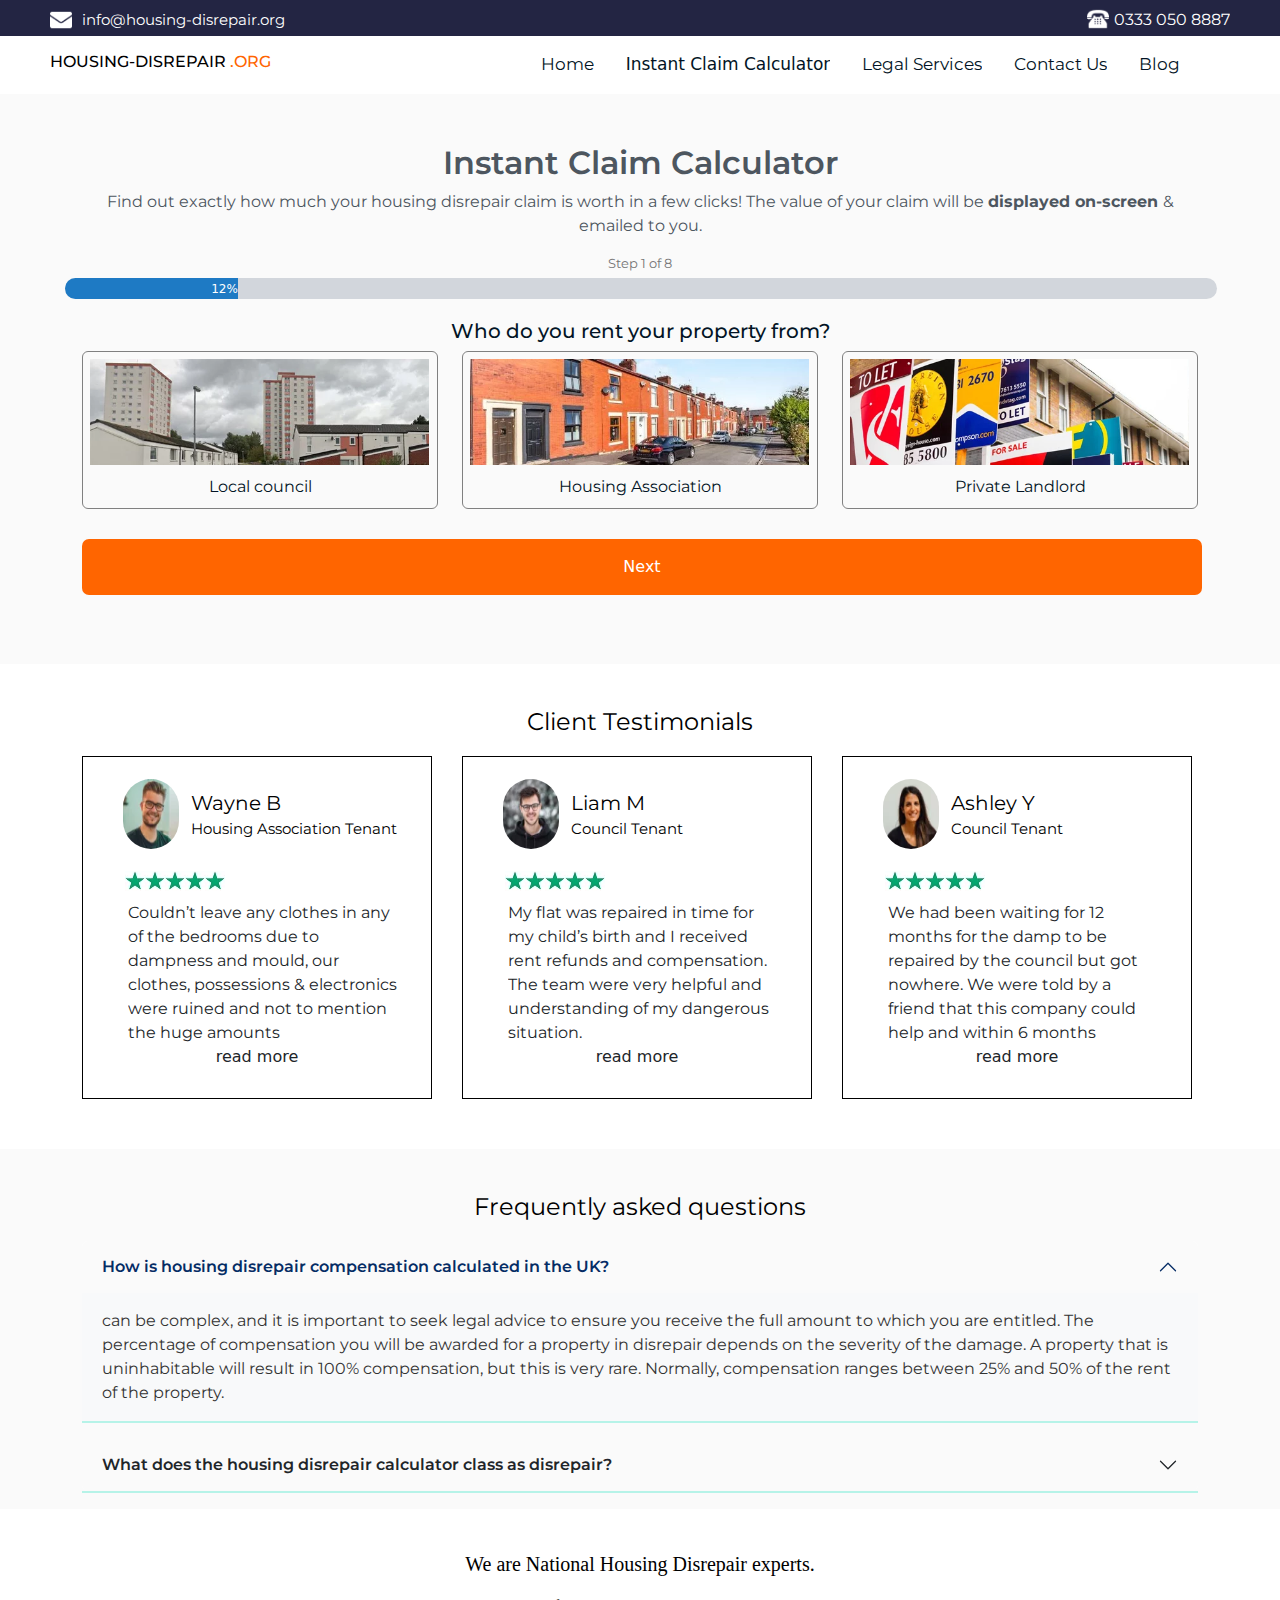
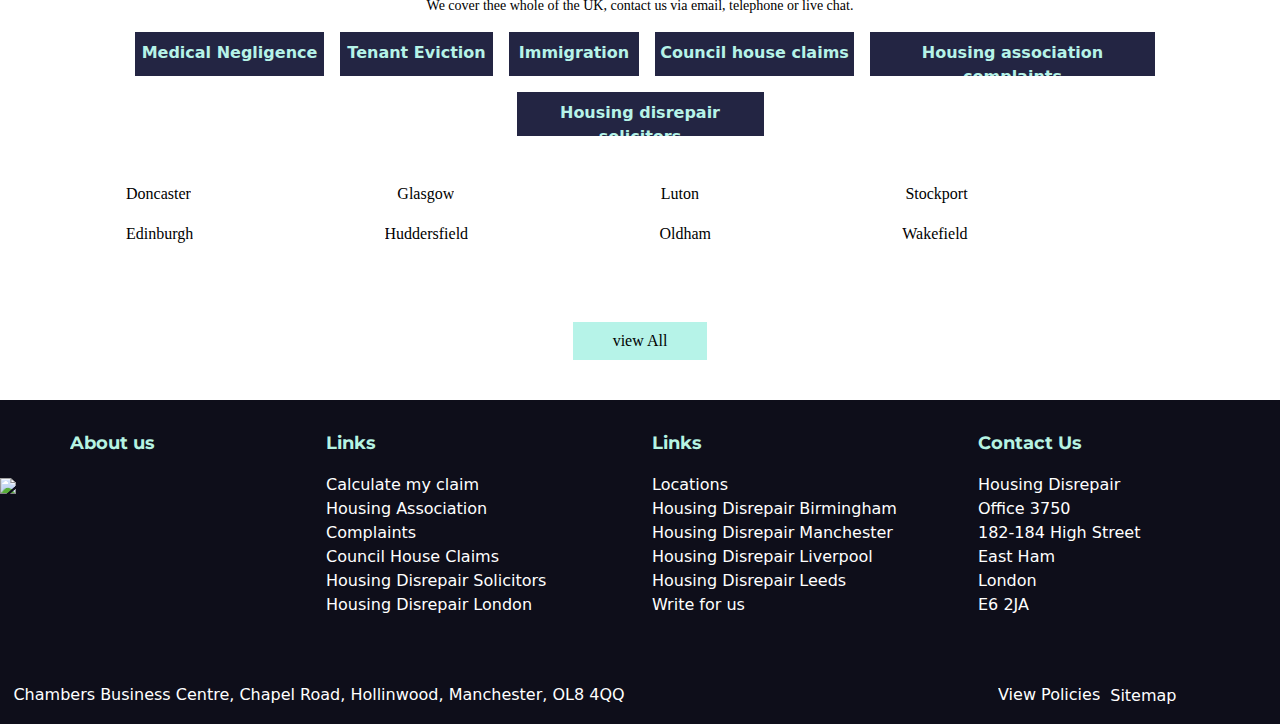
==== index.html @ 1f8a5280 "files in proper structure" ====
<!DOCTYPE html>
<html>
<head>

	<meta charset="utf-8">
	<meta name="viewport" content="width=device-width, initial-scale=1">
	<title>grid system</title>
	<link rel="stylesheet" href="https://fonts.googleapis.com/css2?family=Material+Symbols+Outlined:opsz,wght,FILL,GRAD@20..48,100..700,0..1,-50..200" />
	<style>
		@import url('https://fonts.googleapis.com/css2?family=Poppins:ital,wght@0,500;1,600&display=swap');
		
	</style>
	<link rel="preconnect" href="https://fonts.googleapis.com">
<link rel="preconnect" href="https://fonts.gstatic.com" crossorigin>
<link href="https://fonts.googleapis.com/css2?family=Asap+Condensed:ital,wght@0,200;0,300;0,400;0,500;0,600;0,700;0,800;0,900;1,200;1,300;1,400;1,500;1,600;1,700;1,800;1,900&family=Montserrat:ital,wght@0,100..900;1,100..900&display=swap" rel="stylesheet">
	
	<link rel="stylesheet" type="text/css" href="assets/css/house.css">

	<link href="https://cdn.jsdelivr.net/npm/bootstrap@5.3.3/dist/css/bootstrap.min.css" rel="stylesheet" integrity="sha384-QWTKZyjpPEjISv5WaRU9OFeRpok6YctnYmDr5pNlyT2bRjXh0JMhjY6hW+ALEwIH" crossorigin="anonymous">
	
  <script src="https://cdn.jsdelivr.net/npm/bootstrap@5.3.3/dist/js/bootstrap.bundle.min.js" integrity="sha384-YvpcrYf0tY3lHB60NNkmXc5s9fDVZLESaAA55NDzOxhy9GkcIdslK1eN7N6jIeHz" crossorigin="anonymous"></script>
</head>
<body>

	<section>

		<div class="blue">
			<div class="row justify-content-between">
				<div class="col-lg-3">	
					<div class="line">
						<img src="./assets/images/email.png" class="img">
						<a href="mailto:info@housing-disrepair.org" class="link"><p class="text1">info@housing-disrepair.org</a></p>
					</div>
				</div>

				<div class="col-lg-2">	
					<div class="line">
						<img src="./assets/images/phone.png" class="img1">
						<a href="mailto:info@housing-disrepair.org" class="link1"><p class="text">0333 050 8887</a></p>
					</div>
				</div>
			</div>
		</div>


		<div class="row justify-content-between" style="background-color: #FFFFFF; ">
			<div class="col-lg-3" style="margin-top: -10px;">
				<a href="https://housing-disrepair.org" class="ok"><p>HOUSING-DISREPAIR <span class="malta">.ORG</span></a></p>
			</div>
			
			<div class="col-lg-8 ">
				<div class=" d-flex" style="padding-left: 90px;">
					<p class="mx-3 mt-3 font" style="color: #021425; font-weight: 400;  text-decoration: none !important;  font-size: 17px;  font-family: 'Montserrat', sans-serif !important;">Home</p>
					<p class="mx-3 mt-3 font" style="color: #021425; font-weight: 400;  text-decoration: none !important;  font-size: 17px; font-family: font-family: 'Montserrat', sans-serif !important;">Instant Claim Calculator</p>
					<p class="mx-3 mt-3 font" style="color: #021425; font-weight: 400;  text-decoration: none !important;  font-size: 17px; font-family: 'Montserrat', sans-serif !important;">Legal Services<P/>
						<p class="mx-3 mt-3 font" style="color: #021425; font-weight: 400;  text-decoration: none !important;  font-size: 17px; font-family: 'Montserrat', sans-serif !important;">Contact Us</p>
						<p class="mx-3 mt-3 font" style="color: #021425; font-weight: 400;  text-decoration: none !important;  font-size: 17px; font-family: 'Montserrat', sans-serif !important;">Blog</p>
					</div>
				</div>
			</div>



		</section>


	<!-- 	<nav class="navbar navbar-expand-lg">
			

		 <div class="collapse navbar-collapse" id="navbarSupportedContent">
      <ul class="navbar-nav ms-auto mb-2 mb-lg-0">
        <li class="nav-item">
          <a class="nav-link pe-1" href="#" style="color:black ">Home</a>
        </li>
        <li class="nav-item px-1">
          <a class="nav-link" href="#">Instant Claim Calculator</a>
        </li>
        <li class="nav-item px-1">
          <a class="nav-link">
            Legal Services
          </a>
        </li>
        <li class="nav-item px-1">
          <a class="nav-link" href="#" tabindex="-1" aria-disabled="true">Contact Us</a>
        </li>
         <li class="nav-item px-1">
          <a class="nav-link" href="#">Blog</a>
        </li>
        
    </ul> -->
    <section class="back-clr">
    	<div>
    		<h1 class="center">Instant Claim Calculator</h1>
    		<p class="claim">Find out exactly how much your housing disrepair claim is worth in a few clicks! The value of your claim will be <strong>displayed on-screen </strong>& <br> emailed to you.</p>
    		<p class="step">Step 1 of 8</p>

    		<div class="progress" style="width:90%">
    			<div class="progress-bar change" role="progressbar" style="width: 15%; text-align: end;" aria-valuenow="25" aria-valuemin="0" aria-valuemax="100">
    				12%
    			</div>
    		</div>

    		<h1 class="rent">Who do you rent your property from?</h1>




    	</div>
    	<div class="container">
    		<div class="row">
    			<div class="col-md-4">
    				<div class="liner">
    					<img src="./assets/images/council1.webp" class="council">
    					<p class="local">Local council</p>
    				</div>
    			</div>
    			<div class="col-md-4">
    				<div class="liner">
    					<img src="./assets/images/council3.webp" class="council">
    					<p class="local">Housing Association</p>
    				</div>
    			</div>
    			<div class="col-md-4">
    				<div class="liner">
    					<img src="./assets/images/council2.webp" class="council">
    					<p class="local">Private Landlord</p>
    				</div>

    			</div>

    		</div>
    		<button type="button" class=" orange">Next</button>
    	</div>

    </section>
    <p class="client">Client Testimonials</p>

    <div class="container">
    	<div class="row">
    		<div class="col-md-4">
    			<div class="lined">
    				<div class="row">
    					<div class="col-lg-3">
    						<img src="./assets/images/glasses.webp" style="width:56px; border-radius: 70px; height: 70px; margin-left: 10px;">
    					</div>
    					<div class="col-lg-9">
    						<p class="wayne">Wayne B</p>
    						<p class="housing">Housing Association Tenant</p>
    					</div>
    				</div>
    				<div class="d-flex" style="margin-left: 12px; margin-top: 15px; margin-bottom: 10px;">
    					<img src="./assets/images/review_star.webp">
    					<img src="./assets/images/review_star.webp">
    					<img src="./assets/images/review_star.webp">
    					<img src="./assets/images/review_star.webp">
    					<img src="./assets/images/review_star.webp">

    				</div>
    				<div class="text-center">
    				<input id="ch" type="checkbox" name="">
    				<p class="amount">Couldn’t leave any clothes in any of the bedrooms due to dampness and mould, our clothes, possessions & electronics were ruined and not to mention the huge amounts</p>
    				<div class="content">
    					<p class="amount">
    					of stress this caused over the years. I am so grateful for your help with getting my property repaired for me &amp; the financial compensation awarded to me has changed my life. Thank you so much</p>
    					<label for="ch">show less</label>
    				</div>

    				<label for="ch" >read more</label>
    			</div>




    			</div>
    		</div>

    		<div class="col-md-4">
    			<div class="lined">
    				<div class="row">
    					<div class="col-lg-3">
    						<img src="./assets/images/man.webp" style="width:56px; border-radius: 70px; height: 70px; margin-left: 10px;">
    					</div>
    					<div class="col-lg-9">
    						<p class="wayne">Liam M</p>
    						<p class="housing">Council Tenant</p>
    					</div>
    				</div>
    				<div class="d-flex" style="margin-left: 12px; margin-top: 15px; margin-bottom: 10px;">
    					<img src="./assets/images/review_star.webp">
    					<img src="./assets/images/review_star.webp">
    					<img src="./assets/images/review_star.webp">
    					<img src="./assets/images/review_star.webp">
    					<img src="./assets/images/review_star.webp">

    				</div>
    				<div class="text-center">
    				<input id="ch1" type="checkbox" name="">
    				<p class="amount">My flat was repaired in time for my child’s birth and I received rent refunds and compensation. The team were very helpful and understanding of my dangerous situation.</p>
    				<div class="content1">
    					<p class="amount">
    					...</p>
    					<label for="ch1">show less</label>
    				</div>
    				<label for="ch1">read more</label>
    			</div>



    			</div>
    		</div>

    		<div class="col-md-4">
    			<div class="lined">
    				<div class="row">
    					<div class="col-lg-3">
    						<img src="./assets/images/girl.webp" style="width:56px; border-radius: 70px; height: 70px; margin-left: 10px;">
    					</div>
    					<div class="col-lg-9">
    						<p class="wayne">Ashley Y</p>
    						<p class="housing">Council Tenant</p>
    					</div>
    				</div>
    				<div class="d-flex" style="margin-left: 12px; margin-top: 15px; margin-bottom: 10px;">
    					<img src="./assets/images/review_star.webp">
    					<img src="./assets/images/review_star.webp">
    					<img src="./assets/images/review_star.webp">
    					<img src="./assets/images/review_star.webp">
    					<img src="./assets/images/review_star.webp">

    				</div>
    				<div class="text-center">
    				<input id="ch2" type="checkbox"  name="">
    				<p class="amount">We had been waiting for 12 months for the damp to be repaired by the council but got nowhere. We were told by a friend that this company could help and within 6 months</p>
    				<div class="content2">
    					<p class="amount">
    					we received compensation for damages & all the damp and mould was removed.</p>
    					<label for="ch2">show less</label>
    				</div>
    				<label for="ch2" >read more</label>

    			</div>



    			</div>
    		</div>


    	</div>
    </div>

    <div class="back-color">
    	<p  class="frequently">Frequently asked questions</p>
    	<div class="container">


    		<div class="accordion" id="accordionExample">
  <div class="accordion-item">

    <h2 class="accordion-header" id="headingOne">
      <button class="accordion-button" type="button" data-bs-toggle="collapse" data-bs-target="#collapseOne" aria-expanded="true" aria-controls="collapseOne">
        
How is housing disrepair compensation calculated in the UK?
      </button>
    </h2>
    <div id="collapseOne" class="accordion-collapse collapse show" aria-labelledby="headingOne" data-bs-parent="#accordionExample">
      <div class="accordion-body">
         can be complex, and it is important to seek legal advice to ensure you receive the full amount to which you are entitled. The percentage of compensation you will be awarded for a property in disrepair depends on the severity of the damage. A property that is uninhabitable will result in 100% compensation, but this is very rare. Normally, compensation ranges between 25% and 50% of the rent of the property.
      </div>
    </div>
  </div>
  <p style="border: 1px solid #b6f3e8;">
  <div class="accordion-item">
    <h2 class="accordion-header" id="headingThree">
      <button class="accordion-button collapsed" type="button" data-bs-toggle="collapse" data-bs-target="#collapseThree" aria-expanded="false" aria-controls="collapseThree">
        
What does the housing disrepair calculator class as disrepair?

      </button>
    </h2>
    <div id="collapseThree" class="accordion-collapse collapse" aria-labelledby="headingThree" data-bs-parent="#accordionExample">
      <div class="accordion-body">
        against your landlord. If your landlord has failed to repair faults or not kept the house in good condition, you may find that your home becomes damaged. As a tenant, it is important that you understand your rights and what to do if your landlord does not keep the property in a good condition. If you are experiencing problems with your property, our team of experts can help. We offer free initial advice so please get in touch for more information.
      </div>
    </div>
  </div>
  <p style="border: 1px solid #b6f3e8;">
</div>




    	</div>
    </div>

    <p class="experts">We are National Housing Disrepair experts.</p>
   <p class="email"> We cover thee whole of the UK, contact us via email, telephone or live chat.</p>
<div class="container">
   <div class="d-flex align-items-start gap-3 justify-content-center">
   	<a href="https://housing-disrepair.org/medical-negligence/" class="don1"><p class="medical">Medical Negligence</p></a>
   	<a href="https://housing-disrepair.org/tenant-eviction/" class="don1"><p class="medical1">Tenant Eviction</p></a>
   <a href="https://housing-disrepair.org/immigration-lawyer/" class="don1"><p class="medical2">Immigration</p></a>
   	<a href="https://housing-disrepair.org/locations/council-house-claims/" class="don1"><p class="medical3" >Council house claims</p></a>
   	<a href="https://housing-disrepair.org/locations/housing-association-complaints/" class="don1"><p class="medical4">Housing association complaints</p></a>
   </div>

   <div class="d-flex align-items-start gap-3 justify-content-center">
   	<a href="https://housing-disrepair.org/locations/housing-disrepair-solicitors/" class="don1"><p class="medical5">Housing disrepair solicitors</p></a>
   
   </div>
   <div class="container">
   	<div class="justify-content-start" style="width:80%; margin-top: 30px">

   		<ul class="d-flex align-items-start justify-content-between">
   			<a  href="https://housing-disrepair.org/locations/housing-disrepair-solicitors/doncaster-housing-disrepair-claim/" class="don1"><li class="don">Doncaster</li></a>
   			<a href="https://housing-disrepair.org/locations/housing-disrepair-solicitors/glasgow-housing-disrepair-claim/" class="don1"><li class="don">Glasgow</li></a>
   			<a href="https://housing-disrepair.org/locations/housing-disrepair-solicitors/luton-housing-disrepair-claim/" class="don1"><li class="don">Luton</li></a>
   			<a href="https://housing-disrepair.org/locations/housing-disrepair-solicitors/stockport-housing-disrepair-claim/" class="don1"><li class="don">Stockport</li></a>
   		</ul>

   	</div>

   	<div class="justify-content-start" style="width:80%">

   		<ul class="d-flex align-items-start justify-content-between">
   			<a href="https://housing-disrepair.org/locations/housing-disrepair-solicitors/doncaster-housing-disrepair-claim/" class="don1"><li class="don">Edinburgh</li></a>
   			<a href="https://housing-disrepair.org/locations/housing-disrepair-solicitors/huddersfield-housing-disrepair-claim/" class="don1"><li class="don">Huddersfield</li></a>
   			<a href="https://housing-disrepair.org/locations/housing-disrepair-solicitors/oldham-housing-disrepair-claim/" class="don1"><li class="don">Oldham</li></a>
   			<a href="https://housing-disrepair.org/locations/housing-disrepair-solicitors/wakefield-housing-disrepair-claim/" class="don1"><li class="don"> Wakefield</li></a>
   		</ul>

   	</div>





   </div>
   <div class=" d-flex justify-content-center">
   <a href="https://housing-disrepair.org/locations/housing-disrepair-solicitors/"><button type="button" class="view">view All</button></a>
</div>
</div>




<section class="clr2">
	<div class="row">
		<div class="col-lg-3">
			<p class="about">About us</p>
			<img src="./assets/images/default1.png">
		</div>
		<div class="col-lg-3">
			<p class="about1">Links</p>

			<ul class="footer ps-0">
				<a href="https://housing-disrepair.org/instant-claim-calculator/" class="don1"><li>Calculate my claim</li></a>
				<a href="/locations/housing-association-complaints" class="don1"><li >Housing Association</li></a>
				<a href="/locations/housing-association-complaints" class="don1"><li >Complaints</li></a>
				<a href="/locations/council-house-claims" class="don1"><li> Council House Claims</li></a>
				<a href="/locations/housing-disrepair-solicitors" class="don1"><li>Housing Disrepair Solicitors</li></a>
				<a href="https://housing-disrepair.org/locations/housing-disrepair-solicitors/london-housing-disrepair-claim/" class="don1"><li>Housing Disrepair London</li></a>
			</ul>
		</div>
		<div class="col-lg-3">
			<p class="about1">Links</p>
			<ul class="footer ps-0">
				<a href="/locations/" class="don1"><li>Locations</li></a>
				<a href="https://housing-disrepair.org/locations/housing-disrepair-solicitors/birmingham-housing-disrepair-claim/" class="don1"><li>Housing Disrepair Birmingham</li></a>
				<a href="https://housing-disrepair.org/locations/housing-disrepair-solicitors/manchester-housing-disrepair-claim/"class="don1"><li>Housing Disrepair Manchester</li></a>
				<a href="https://housing-disrepair.org/locations/housing-disrepair-solicitors/liverpool-housing-disrepair-claim/" class="don1"> <li> Housing Disrepair Liverpool</li></a>
				<a href="https://housing-disrepair.org/locations/housing-disrepair-solicitors/leeds-housing-disrepair-claim/" class="don1"><li >Housing Disrepair Leeds</li></a>
				<a href="https://housing-disrepair.org/instant-claim-calculator/#" class="don1"><li>Write for us</li></a>
			</ul>
			
		</div>
		<div class="col-lg-3">
			<p class="about1">Contact Us</p>
			<ul class="footer ps-0">
				<li>Housing Disrepair</li>
				<li>Office 3750</li>
				<li>182-184 High Street</li>
				<li> East Ham</li>
				<li>London</li>
				<li>E6 2JA</li>
			</ul>
			
		</div>
	</div>

	<div class="row justify-content-between">
		<div class="col-lg-6">
			<p  style=" text-align: center;	 color: white; margin-left: 10px; margin-top: 50px;">Chambers Business Centre, Chapel Road, Hollinwood, Manchester, OL8 4QQ</p>
		</div>
		<div class="col-lg-3" >
			<div class="d-flex">
			<a href="/policies" class="don1"><p style="color: white; margin-left: 20px; margin-top: 50px;">View Policies</p></a>
			<a href="https://housing-disrepair.org/sitemap-for-humans/" class="don1"><p class="" style="color: white; margin-left: 10px ; margin-top: 51px;">Sitemap</p></a>
			
		</div>
		</div>
	</div>



	
</section>




</body>
</html>
---- assets/css/house.css ----
*{
	overflow-x: hidden;
}


.blue{
	background-color: #232543;
    width: 100%;
    margin-bottom: -12px;
  
    
    
   
}
.img{
	width: 22px;
	height: 22px;
	margin-top: 9px;
	margin-left: 50px;
}
.img1{
	width: 22px;
	height: 22px;
	margin-top: 8px;
	
}

.line{
	display: inline-flex;
	

}
.link{
	margin-top: 11px; 
	
	font-size: 15px;
	color: white !important;
	text-decoration: none;

}

.link1{
	margin-top: 11px;
	
	color: white !important;
	text-decoration: none;
}
.text1{
	margin-top: 9px; 
	margin-left: 10px;
	font-size: 15px;
	 font-family: 'Montserrat', sans-serif !important;
	

}

.text{
	margin-top: 8px;
	margin-left: 5px;
	 font-family: 'Montserrat', sans-serif !important;
	
}
.ok{
	 color: #000000 !important;
	margin-left: 50px;
	font-size: 16px;
	font-weight: 500;
	text-decoration: none;
	 font-family: 'Montserrat', sans-serif !important;

}
.set{
	margin-left: 23px !important;
}
.malta{

	color: #ff6500 !important;
}
.sahi{
	color: #021425;
    font-weight: 500;
    font-size: 17px;
}

/*.nav-item .nav-link{
	color: white;
	font-size: 15px;
  font-weight: 500;
}


.navbar-brand{
	font-size: 30px;
  line-height: 1;
  font-weight: 500;
  letter-spacing: 2px;
  text-transform: uppercase;
}*/
.back-clr{
	background-color: #FAFAFA;
	height: 570px;
}
.center{
	text-align: center;
	color: #4D565F;
	font-size: 32px;
    font-weight: 600;
    margin-top: 50px;
    font-family: 'Montserrat', sans-serif !important;
}
.claim{
	text-align: center;
	font-size: 16px;
	color: #4D565F !important;
	font-family: 'Montserrat', sans-serif !important;
	
}
.step{
	font-size: 12.992px;
    font-weight: 400;
    color: #767676 !important;
    margin: 0 0 4.8px;
    text-align: center;
    font-family: 'Montserrat', sans-serif !important;
}
.progress{
	margin-bottom: 20px;
	background-color: #D2D6DC;

	height: 21px !important;
	background-color: #D2D6DC !important;
	margin-left: 65px;
	border-radius: 20px !important;
}
.progress-bar{
	background-color: #1E7AC4 !important;



}
.rent{
	text-align: center;
	color: #021425 !important;
    font-size: 20px !important;
    font-weight: 500;
   
      font-family: 'Montserrat', sans-serif !important;
}
.council{
	width: 339px;height: 106px;
	

	
}
.liner{
	border: 1px solid #808080;
	padding: 7px;
	border-radius: 6px;
}
.local{
	text-align: center;
	margin-top: 10px;
	color: #021425 !important;
    font-size: 16px !important;
    font-weight: 400 !important;
    font-family: 'Montserrat', sans-serif !important;
    margin-bottom: 2px;
    

}
.orange{
	width:1120px; 
	background-color:#FF6500;
	 height: 56px;
	  margin-top:30px;
	   color:white; 
	   font-size: 16px;
	    font-weight:500px
	      font-family: 'Montserrat', sans-serif !important;
	      border: none;
	      border-radius: 7px;
}
.client{
	text-align: center;
	 font-family: 'Montserrat', sans-serif !important;
	 font-size: 24px;
	 
	     color: #000000;
	     margin-top: 40px;

}
.lined{
	border: 1px solid black;
	width: 350px; 
	padding: 22px 30px;
	

}
#ch{
	display: none;
}
label{
	display: inline-block;
	cursor: pointer;
}
.content{
	display: none;
}
#ch:checked ~ .content{
	display: block;
}
#ch:checked ~ label{
	display: none;
}



#ch1{
	display: none;
}
label{
	display: inline-block;
	cursor: pointer;
}
.content1{
	display: none;
}
#ch1:checked ~ .content1{
	display: block;
}
#ch1:checked ~ label{
	display: none;
}

#ch2{
	display: none;
}
label{
	display: inline-block;
	cursor: pointer;
}
.content2{
	display: none;
}
#ch2:checked ~ .content2{
	display: block;
}
#ch2:checked ~ label{
	display: none;
}
#ch{
	text-align: center;
}

.amount{
	margin-top: 10px;
	font-size: 16px;
    margin-left: 15px;
    font-size: 16px;
    text-align: left;
    margin-top: 0px;
    margin-bottom: 0px;
     font-family: 'Montserrat', sans-serif !important;

}


.back-color{
	background-color: #FAFAFA;
	margin-top: 50px;

}
.frequently{

	text-align: center;
	 font-family: 'Montserrat', sans-serif !important;
	 font-size: 24px;
	 
	     color: #000000;
	     margin-top: 40px;

}

.wayne{

	font-size: 20px;
	font-weight: 400;
	color: #000000;
	font-family: 'Montserrat', sans-serif !important;
	margin-top: 9px;
	margin-bottom: 0px;
}
.housing{
	font-size: 15px;
	font-weight: 400;
	color: #000000;
	font-family: 'Montserrat', sans-serif !important;

}
.accordion-item{
	background-color: #FAFAF !important;
	border: none;
}
.accordion-header{
	background-color: #FAFAFA !important ;
	border: none;
}


.accordion-button{
  background-color: transparent !important;
  box-shadow: none !important;
  
  	 font-family: 'Montserrat', sans-serif !important;
  	 color: #000000;
  	 border: none;
}

.accordion-body{
 	 font-family: 'Montserrat', sans-serif !important;
  color: #000000;
}


.accordion-button {
   
    color: #000000;             
    font-size: 18px;        
    font-weight: 600;  
    background-color: #FAFAFA;
    font-family: 'Montserrat', sans-serif !important;  
    border: none; 
}

.accordion-button:not(.collapsed) {
             
      
     color: #000000; 
    
}

.accordion-body {
    background-color: #f8f9fa; 
    color: #333;               
    padding: 20px;            
   
}

.accordion-item {
  border: none !important;}

.experts{
	text-align: center;
	font-size: 20px;
    color: #000000;
    font-weight: 400;
    font-family: 'Arial, Helvetica, sans-serif';
    margin-top: 40px;
}
.email{

text-align: center;
font-family: 'Arial, Helvetica, sans-serif';
font-size: 14px;
    color: #000000;
    font-weight: 400;
}

.medical{
	font-size: 16px;
    color: #b6f3e8;
    font-weight: 600;
    background: #232543;
    margin-left: 10px;
    /* padding: 13px; */
    text-align: center;
    width: 189px;
    height: 44px;
    padding-top: 9px;
}


.medical1{
	font-size: 16px;
    color: #b6f3e8;
    font-weight: 600;
    background: #232543;
  
    /* padding: 13px; */
    text-align: center;
    width: 153px;
    height: 44px;
    padding-top: 9px;
}
    

.medical2{
	font-size: 16px;
    color: #b6f3e8;
    font-weight: 600;
    background: #232543;
   
    /* padding: 13px; */
    text-align: center;
    width: 130px;
    height: 44px;
    padding-top: 9px;
}


.medical3{
	font-size: 16px;
    color: #b6f3e8;
    font-weight: 600;
    background: #232543;
  
    /* padding: 13px; */
    text-align: center;
    width: 199px;
    height: 44px;
    padding-top: 9px;

    

}
.medical4{
	font-size: 16px;
    color: #b6f3e8;
    font-weight: 600;
    background: #232543;
   
    /* padding: 13px; */
    text-align: center;
    width: 285px;
    height: 44px;
    padding-top: 9px;
}
.medical5{
	font-size: 16px;
    color: #b6f3e8;
    font-weight: 600;
    background: #232543;
   
    /* padding: 13px; */
    text-align: center;
    width: 247px;
    height: 44px;
    padding-top: 9px;
}
.don{
	font-weight: 400;
    font-size: 16px;
    color: #000000;
    font-family: 'Arial, Helvetica, sans-serif';
   }
.view{
	background: #b6f3e8;
	font-weight: 400;
    font-size: 16px;
    color: #000000;
     font-family: 'Arial, Helvetica, sans-serif';
     padding: 7px 40px;
     border: none;
     margin-top: 60px;
}
.don1{
	 text-decoration: none;
	 color: white;

}
.clr2{
	background-color: #0E0E1A;
	margin-top: 40px;
}
.about{
	color: #B6F3E2;
	font-family: 'Montserrat', sans-serif !important;
	font-size: 18px;
	margin-left: 70px;
	margin-top: 30px;
	font-weight: 700;
}
.footer{
	color: white;

}

.about1{
	color: #B6F3E2;
	font-family: 'Montserrat', sans-serif !important;
	font-size: 18px;
	
	margin-top: 30px;
	font-weight: 700;
}
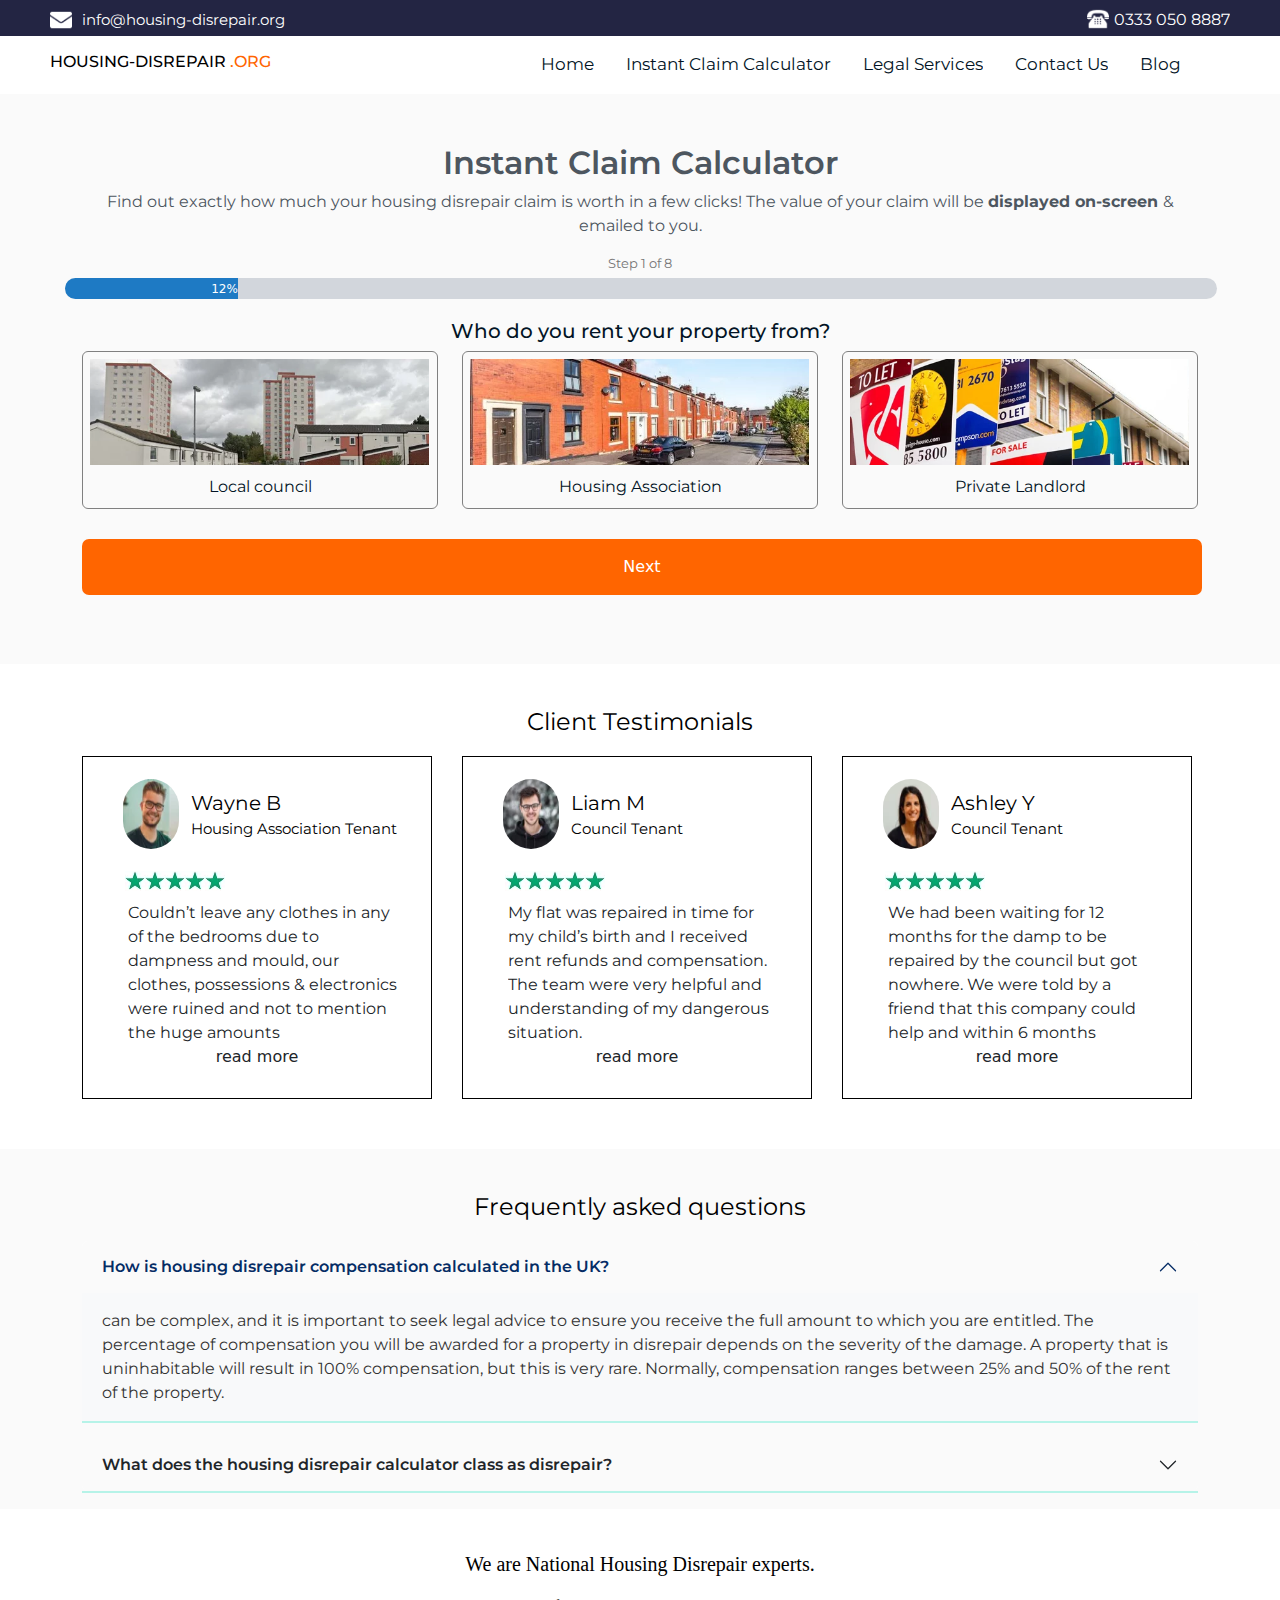
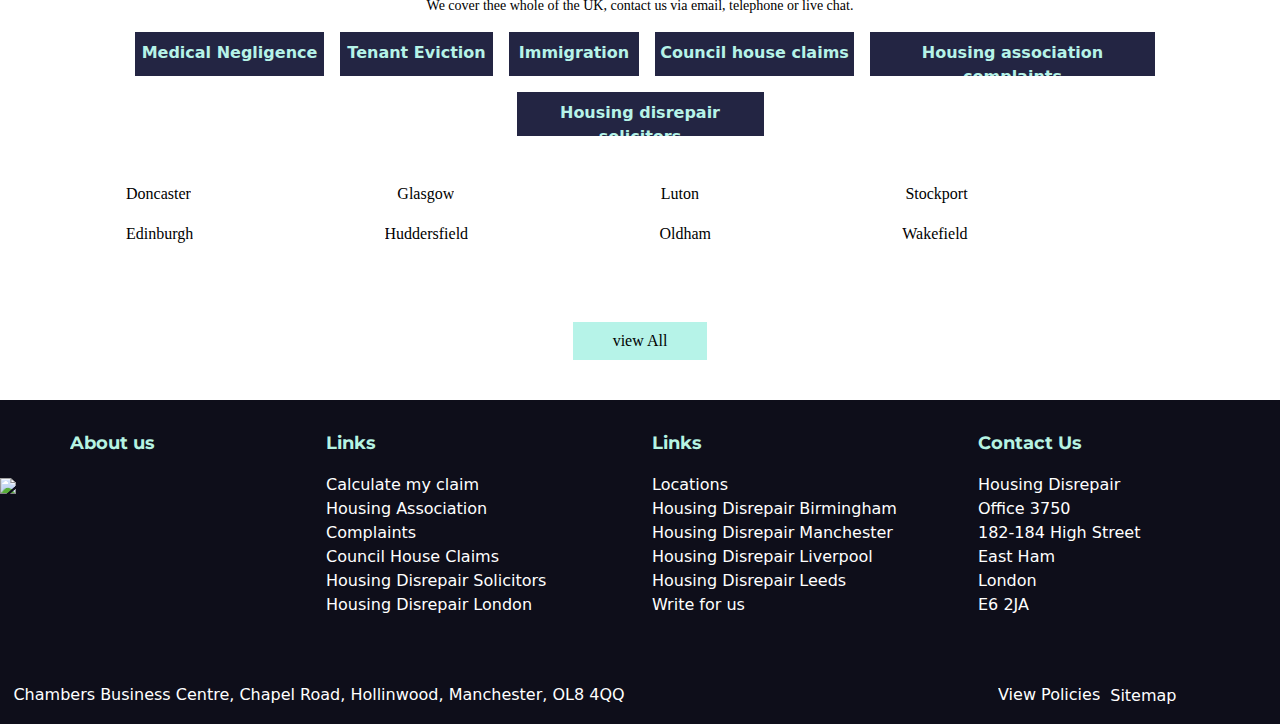
==== commit c5546a59: "remove all in-line css" ====
--- a/index.html
+++ b/index.html
@@ -11,14 +11,14 @@
 		
 	</style>
 	<link rel="preconnect" href="https://fonts.googleapis.com">
-<link rel="preconnect" href="https://fonts.gstatic.com" crossorigin>
-<link href="https://fonts.googleapis.com/css2?family=Asap+Condensed:ital,wght@0,200;0,300;0,400;0,500;0,600;0,700;0,800;0,900;1,200;1,300;1,400;1,500;1,600;1,700;1,800;1,900&family=Montserrat:ital,wght@0,100..900;1,100..900&display=swap" rel="stylesheet">
+	<link rel="preconnect" href="https://fonts.gstatic.com" crossorigin>
+	<link href="https://fonts.googleapis.com/css2?family=Asap+Condensed:ital,wght@0,200;0,300;0,400;0,500;0,600;0,700;0,800;0,900;1,200;1,300;1,400;1,500;1,600;1,700;1,800;1,900&family=Montserrat:ital,wght@0,100..900;1,100..900&display=swap" rel="stylesheet">
 	
 	<link rel="stylesheet" type="text/css" href="assets/css/house.css">
 
 	<link href="https://cdn.jsdelivr.net/npm/bootstrap@5.3.3/dist/css/bootstrap.min.css" rel="stylesheet" integrity="sha384-QWTKZyjpPEjISv5WaRU9OFeRpok6YctnYmDr5pNlyT2bRjXh0JMhjY6hW+ALEwIH" crossorigin="anonymous">
 	
-  <script src="https://cdn.jsdelivr.net/npm/bootstrap@5.3.3/dist/js/bootstrap.bundle.min.js" integrity="sha384-YvpcrYf0tY3lHB60NNkmXc5s9fDVZLESaAA55NDzOxhy9GkcIdslK1eN7N6jIeHz" crossorigin="anonymous"></script>
+	<script src="https://cdn.jsdelivr.net/npm/bootstrap@5.3.3/dist/js/bootstrap.bundle.min.js" integrity="sha384-YvpcrYf0tY3lHB60NNkmXc5s9fDVZLESaAA55NDzOxhy9GkcIdslK1eN7N6jIeHz" crossorigin="anonymous"></script>
 </head>
 <body>
 
@@ -50,364 +50,303 @@
 			
 			<div class="col-lg-8 ">
 				<div class=" d-flex" style="padding-left: 90px;">
-					<p class="mx-3 mt-3 font" style="color: #021425; font-weight: 400;  text-decoration: none !important;  font-size: 17px;  font-family: 'Montserrat', sans-serif !important;">Home</p>
-					<p class="mx-3 mt-3 font" style="color: #021425; font-weight: 400;  text-decoration: none !important;  font-size: 17px; font-family: font-family: 'Montserrat', sans-serif !important;">Instant Claim Calculator</p>
-					<p class="mx-3 mt-3 font" style="color: #021425; font-weight: 400;  text-decoration: none !important;  font-size: 17px; font-family: 'Montserrat', sans-serif !important;">Legal Services<P/>
-						<p class="mx-3 mt-3 font" style="color: #021425; font-weight: 400;  text-decoration: none !important;  font-size: 17px; font-family: 'Montserrat', sans-serif !important;">Contact Us</p>
-						<p class="mx-3 mt-3 font" style="color: #021425; font-weight: 400;  text-decoration: none !important;  font-size: 17px; font-family: 'Montserrat', sans-serif !important;">Blog</p>
-					</div>
-				</div>
-			</div>
-
-
-
+					<p class="mx-3 mt-3 font">Home</p>
+					<p class="mx-3 mt-3 font">Instant Claim Calculator</p>
+					<p class="mx-3 mt-3 font">Legal Services<P/>
+						<p class="mx-3 mt-3 font">Contact Us</p>
+						<p class="mx-3 mt-3 font">Blog</p>
+					</div>
+				</div>
+			</div>
 		</section>
 
-
-	<!-- 	<nav class="navbar navbar-expand-lg">
-			
-
-		 <div class="collapse navbar-collapse" id="navbarSupportedContent">
-      <ul class="navbar-nav ms-auto mb-2 mb-lg-0">
-        <li class="nav-item">
-          <a class="nav-link pe-1" href="#" style="color:black ">Home</a>
-        </li>
-        <li class="nav-item px-1">
-          <a class="nav-link" href="#">Instant Claim Calculator</a>
-        </li>
-        <li class="nav-item px-1">
-          <a class="nav-link">
-            Legal Services
-          </a>
-        </li>
-        <li class="nav-item px-1">
-          <a class="nav-link" href="#" tabindex="-1" aria-disabled="true">Contact Us</a>
-        </li>
-         <li class="nav-item px-1">
-          <a class="nav-link" href="#">Blog</a>
-        </li>
-        
-    </ul> -->
-    <section class="back-clr">
-    	<div>
-    		<h1 class="center">Instant Claim Calculator</h1>
-    		<p class="claim">Find out exactly how much your housing disrepair claim is worth in a few clicks! The value of your claim will be <strong>displayed on-screen </strong>& <br> emailed to you.</p>
-    		<p class="step">Step 1 of 8</p>
-
-    		<div class="progress" style="width:90%">
-    			<div class="progress-bar change" role="progressbar" style="width: 15%; text-align: end;" aria-valuenow="25" aria-valuemin="0" aria-valuemax="100">
-    				12%
-    			</div>
-    		</div>
-
-    		<h1 class="rent">Who do you rent your property from?</h1>
-
-
-
-
-    	</div>
-    	<div class="container">
-    		<div class="row">
-    			<div class="col-md-4">
-    				<div class="liner">
-    					<img src="./assets/images/council1.webp" class="council">
-    					<p class="local">Local council</p>
-    				</div>
-    			</div>
-    			<div class="col-md-4">
-    				<div class="liner">
-    					<img src="./assets/images/council3.webp" class="council">
-    					<p class="local">Housing Association</p>
-    				</div>
-    			</div>
-    			<div class="col-md-4">
-    				<div class="liner">
-    					<img src="./assets/images/council2.webp" class="council">
-    					<p class="local">Private Landlord</p>
-    				</div>
-
-    			</div>
-
-    		</div>
-    		<button type="button" class=" orange">Next</button>
-    	</div>
-
-    </section>
-    <p class="client">Client Testimonials</p>
-
-    <div class="container">
-    	<div class="row">
-    		<div class="col-md-4">
-    			<div class="lined">
-    				<div class="row">
-    					<div class="col-lg-3">
-    						<img src="./assets/images/glasses.webp" style="width:56px; border-radius: 70px; height: 70px; margin-left: 10px;">
-    					</div>
-    					<div class="col-lg-9">
-    						<p class="wayne">Wayne B</p>
-    						<p class="housing">Housing Association Tenant</p>
-    					</div>
-    				</div>
-    				<div class="d-flex" style="margin-left: 12px; margin-top: 15px; margin-bottom: 10px;">
-    					<img src="./assets/images/review_star.webp">
-    					<img src="./assets/images/review_star.webp">
-    					<img src="./assets/images/review_star.webp">
-    					<img src="./assets/images/review_star.webp">
-    					<img src="./assets/images/review_star.webp">
-
-    				</div>
-    				<div class="text-center">
-    				<input id="ch" type="checkbox" name="">
-    				<p class="amount">Couldn’t leave any clothes in any of the bedrooms due to dampness and mould, our clothes, possessions & electronics were ruined and not to mention the huge amounts</p>
-    				<div class="content">
-    					<p class="amount">
-    					of stress this caused over the years. I am so grateful for your help with getting my property repaired for me &amp; the financial compensation awarded to me has changed my life. Thank you so much</p>
-    					<label for="ch">show less</label>
-    				</div>
-
-    				<label for="ch" >read more</label>
-    			</div>
-
-
-
-
-    			</div>
-    		</div>
-
-    		<div class="col-md-4">
-    			<div class="lined">
-    				<div class="row">
-    					<div class="col-lg-3">
-    						<img src="./assets/images/man.webp" style="width:56px; border-radius: 70px; height: 70px; margin-left: 10px;">
-    					</div>
-    					<div class="col-lg-9">
-    						<p class="wayne">Liam M</p>
-    						<p class="housing">Council Tenant</p>
-    					</div>
-    				</div>
-    				<div class="d-flex" style="margin-left: 12px; margin-top: 15px; margin-bottom: 10px;">
-    					<img src="./assets/images/review_star.webp">
-    					<img src="./assets/images/review_star.webp">
-    					<img src="./assets/images/review_star.webp">
-    					<img src="./assets/images/review_star.webp">
-    					<img src="./assets/images/review_star.webp">
-
-    				</div>
-    				<div class="text-center">
-    				<input id="ch1" type="checkbox" name="">
-    				<p class="amount">My flat was repaired in time for my child’s birth and I received rent refunds and compensation. The team were very helpful and understanding of my dangerous situation.</p>
-    				<div class="content1">
-    					<p class="amount">
-    					...</p>
-    					<label for="ch1">show less</label>
-    				</div>
-    				<label for="ch1">read more</label>
-    			</div>
-
-
-
-    			</div>
-    		</div>
-
-    		<div class="col-md-4">
-    			<div class="lined">
-    				<div class="row">
-    					<div class="col-lg-3">
-    						<img src="./assets/images/girl.webp" style="width:56px; border-radius: 70px; height: 70px; margin-left: 10px;">
-    					</div>
-    					<div class="col-lg-9">
-    						<p class="wayne">Ashley Y</p>
-    						<p class="housing">Council Tenant</p>
-    					</div>
-    				</div>
-    				<div class="d-flex" style="margin-left: 12px; margin-top: 15px; margin-bottom: 10px;">
-    					<img src="./assets/images/review_star.webp">
-    					<img src="./assets/images/review_star.webp">
-    					<img src="./assets/images/review_star.webp">
-    					<img src="./assets/images/review_star.webp">
-    					<img src="./assets/images/review_star.webp">
-
-    				</div>
-    				<div class="text-center">
-    				<input id="ch2" type="checkbox"  name="">
-    				<p class="amount">We had been waiting for 12 months for the damp to be repaired by the council but got nowhere. We were told by a friend that this company could help and within 6 months</p>
-    				<div class="content2">
-    					<p class="amount">
-    					we received compensation for damages & all the damp and mould was removed.</p>
-    					<label for="ch2">show less</label>
-    				</div>
-    				<label for="ch2" >read more</label>
-
-    			</div>
-
-
-
-    			</div>
-    		</div>
-
-
-    	</div>
-    </div>
-
-    <div class="back-color">
-    	<p  class="frequently">Frequently asked questions</p>
-    	<div class="container">
-
-
-    		<div class="accordion" id="accordionExample">
-  <div class="accordion-item">
-
-    <h2 class="accordion-header" id="headingOne">
-      <button class="accordion-button" type="button" data-bs-toggle="collapse" data-bs-target="#collapseOne" aria-expanded="true" aria-controls="collapseOne">
-        
-How is housing disrepair compensation calculated in the UK?
-      </button>
-    </h2>
-    <div id="collapseOne" class="accordion-collapse collapse show" aria-labelledby="headingOne" data-bs-parent="#accordionExample">
-      <div class="accordion-body">
-         can be complex, and it is important to seek legal advice to ensure you receive the full amount to which you are entitled. The percentage of compensation you will be awarded for a property in disrepair depends on the severity of the damage. A property that is uninhabitable will result in 100% compensation, but this is very rare. Normally, compensation ranges between 25% and 50% of the rent of the property.
-      </div>
-    </div>
-  </div>
-  <p style="border: 1px solid #b6f3e8;">
-  <div class="accordion-item">
-    <h2 class="accordion-header" id="headingThree">
-      <button class="accordion-button collapsed" type="button" data-bs-toggle="collapse" data-bs-target="#collapseThree" aria-expanded="false" aria-controls="collapseThree">
-        
-What does the housing disrepair calculator class as disrepair?
-
-      </button>
-    </h2>
-    <div id="collapseThree" class="accordion-collapse collapse" aria-labelledby="headingThree" data-bs-parent="#accordionExample">
-      <div class="accordion-body">
-        against your landlord. If your landlord has failed to repair faults or not kept the house in good condition, you may find that your home becomes damaged. As a tenant, it is important that you understand your rights and what to do if your landlord does not keep the property in a good condition. If you are experiencing problems with your property, our team of experts can help. We offer free initial advice so please get in touch for more information.
-      </div>
-    </div>
-  </div>
-  <p style="border: 1px solid #b6f3e8;">
-</div>
-
-
-
-
-    	</div>
-    </div>
-
-    <p class="experts">We are National Housing Disrepair experts.</p>
-   <p class="email"> We cover thee whole of the UK, contact us via email, telephone or live chat.</p>
-<div class="container">
-   <div class="d-flex align-items-start gap-3 justify-content-center">
-   	<a href="https://housing-disrepair.org/medical-negligence/" class="don1"><p class="medical">Medical Negligence</p></a>
-   	<a href="https://housing-disrepair.org/tenant-eviction/" class="don1"><p class="medical1">Tenant Eviction</p></a>
-   <a href="https://housing-disrepair.org/immigration-lawyer/" class="don1"><p class="medical2">Immigration</p></a>
-   	<a href="https://housing-disrepair.org/locations/council-house-claims/" class="don1"><p class="medical3" >Council house claims</p></a>
-   	<a href="https://housing-disrepair.org/locations/housing-association-complaints/" class="don1"><p class="medical4">Housing association complaints</p></a>
-   </div>
-
-   <div class="d-flex align-items-start gap-3 justify-content-center">
-   	<a href="https://housing-disrepair.org/locations/housing-disrepair-solicitors/" class="don1"><p class="medical5">Housing disrepair solicitors</p></a>
-   
-   </div>
-   <div class="container">
-   	<div class="justify-content-start" style="width:80%; margin-top: 30px">
-
-   		<ul class="d-flex align-items-start justify-content-between">
-   			<a  href="https://housing-disrepair.org/locations/housing-disrepair-solicitors/doncaster-housing-disrepair-claim/" class="don1"><li class="don">Doncaster</li></a>
-   			<a href="https://housing-disrepair.org/locations/housing-disrepair-solicitors/glasgow-housing-disrepair-claim/" class="don1"><li class="don">Glasgow</li></a>
-   			<a href="https://housing-disrepair.org/locations/housing-disrepair-solicitors/luton-housing-disrepair-claim/" class="don1"><li class="don">Luton</li></a>
-   			<a href="https://housing-disrepair.org/locations/housing-disrepair-solicitors/stockport-housing-disrepair-claim/" class="don1"><li class="don">Stockport</li></a>
-   		</ul>
-
-   	</div>
-
-   	<div class="justify-content-start" style="width:80%">
-
-   		<ul class="d-flex align-items-start justify-content-between">
-   			<a href="https://housing-disrepair.org/locations/housing-disrepair-solicitors/doncaster-housing-disrepair-claim/" class="don1"><li class="don">Edinburgh</li></a>
-   			<a href="https://housing-disrepair.org/locations/housing-disrepair-solicitors/huddersfield-housing-disrepair-claim/" class="don1"><li class="don">Huddersfield</li></a>
-   			<a href="https://housing-disrepair.org/locations/housing-disrepair-solicitors/oldham-housing-disrepair-claim/" class="don1"><li class="don">Oldham</li></a>
-   			<a href="https://housing-disrepair.org/locations/housing-disrepair-solicitors/wakefield-housing-disrepair-claim/" class="don1"><li class="don"> Wakefield</li></a>
-   		</ul>
-
-   	</div>
-
-
-
-
-
-   </div>
-   <div class=" d-flex justify-content-center">
-   <a href="https://housing-disrepair.org/locations/housing-disrepair-solicitors/"><button type="button" class="view">view All</button></a>
-</div>
-</div>
-
-
-
-
-<section class="clr2">
-	<div class="row">
-		<div class="col-lg-3">
-			<p class="about">About us</p>
-			<img src="./assets/images/default1.png">
+		<section class="back-clr">
+			<div>
+				<h1 class="center">Instant Claim Calculator</h1>
+				<p class="claim">Find out exactly how much your housing disrepair claim is worth in a few clicks! The value of your claim will be <strong>displayed on-screen </strong>& <br> emailed to you.</p>
+				<p class="step">Step 1 of 8</p>
+
+				<div class="progress" style="width:90%">
+					<div class="progress-bar change" role="progressbar" style="width: 15%; text-align: end;" aria-valuenow="25" aria-valuemin="0" aria-valuemax="100">
+						12%
+					</div>
+				</div>
+
+				<h1 class="rent">Who do you rent your property from?</h1>
+			</div>
+			<div class="container">
+				<div class="row">
+					<div class="col-md-4">
+						<div class="liner">
+							<img src="./assets/images/council1.webp" class="council">
+							<p class="local">Local council</p>
+						</div>
+					</div>
+					<div class="col-md-4">
+						<div class="liner">
+							<img src="./assets/images/council3.webp" class="council">
+							<p class="local">Housing Association</p>
+						</div>
+					</div>
+					<div class="col-md-4">
+						<div class="liner">
+							<img src="./assets/images/council2.webp" class="council">
+							<p class="local">Private Landlord</p>
+						</div>
+
+					</div>
+
+				</div>
+				<button type="button" class=" orange">Next</button>
+			</div>
+		</section>
+
+		<p class="client">Client Testimonials</p>
+
+		<div class="container">
+			<div class="row">
+				<div class="col-md-4">
+					<div class="lined">
+						<div class="row">
+							<div class="col-lg-3">
+								<img src="./assets/images/glasses.webp" class="picture">
+							</div>
+							<div class="col-lg-9">
+								<p class="wayne">Wayne B</p>
+								<p class="housing">Housing Association Tenant</p>
+							</div>
+						</div>
+						<div class="d-flex liam">
+							<img src="./assets/images/review_star.webp">
+							<img src="./assets/images/review_star.webp">
+							<img src="./assets/images/review_star.webp">
+							<img src="./assets/images/review_star.webp">
+							<img src="./assets/images/review_star.webp">
+
+						</div>
+						<div class="text-center">
+							<input id="ch" type="checkbox" name="">
+							<p class="amount">Couldn’t leave any clothes in any of the bedrooms due to dampness and mould, our clothes, possessions & electronics were ruined and not to mention the huge amounts</p>
+							<div class="content">
+								<p class="amount">
+								of stress this caused over the years. I am so grateful for your help with getting my property repaired for me &amp; the financial compensation awarded to me has changed my life. Thank you so much</p>
+								<label for="ch">show less</label>
+							</div>
+
+							<label for="ch" >read more</label>
+						</div>
+
+
+
+
+					</div>
+				</div>
+
+				<div class="col-md-4">
+					<div class="lined">
+						<div class="row">
+							<div class="col-lg-3">
+								<img src="./assets/images/man.webp" class="picture">
+							</div>
+							<div class="col-lg-9">
+								<p class="wayne">Liam M</p>
+								<p class="housing">Council Tenant</p>
+							</div>
+						</div>
+						<div class="d-flex liam">
+							<img src="./assets/images/review_star.webp">
+							<img src="./assets/images/review_star.webp">
+							<img src="./assets/images/review_star.webp">
+							<img src="./assets/images/review_star.webp">
+							<img src="./assets/images/review_star.webp">
+
+						</div>
+						<div class="text-center">
+							<input id="ch1" type="checkbox" name="">
+							<p class="amount">My flat was repaired in time for my child’s birth and I received rent refunds and compensation. The team were very helpful and understanding of my dangerous situation.</p>
+							<div class="content1">
+								<p class="amount">
+								...</p>
+								<label for="ch1">show less</label>
+							</div>
+							<label for="ch1">read more</label>
+						</div>
+
+
+
+					</div>
+				</div>
+
+				<div class="col-md-4">
+					<div class="lined">
+						<div class="row">
+							<div class="col-lg-3">
+								<img src="./assets/images/girl.webp" class="picture">
+							</div>
+							<div class="col-lg-9">
+								<p class="wayne">Ashley Y</p>
+								<p class="housing">Council Tenant</p>
+							</div>
+						</div>
+						<div class="d-flex liam">
+							<img src="./assets/images/review_star.webp">
+							<img src="./assets/images/review_star.webp">
+							<img src="./assets/images/review_star.webp">
+							<img src="./assets/images/review_star.webp">
+							<img src="./assets/images/review_star.webp">
+						</div>
+						<div class="text-center">
+							<input id="ch2" type="checkbox"  name="">
+							<p class="amount">We had been waiting for 12 months for the damp to be repaired by the council but got nowhere. We were told by a friend that this company could help and within 6 months</p>
+							<div class="content2">
+								<p class="amount">
+								we received compensation for damages & all the damp and mould was removed.</p>
+								<label for="ch2">show less</label>
+							</div>
+							<label for="ch2" >read more</label>
+						</div>
+					</div>
+				</div>
+			</div>
 		</div>
-		<div class="col-lg-3">
-			<p class="about1">Links</p>
-
-			<ul class="footer ps-0">
-				<a href="https://housing-disrepair.org/instant-claim-calculator/" class="don1"><li>Calculate my claim</li></a>
-				<a href="/locations/housing-association-complaints" class="don1"><li >Housing Association</li></a>
-				<a href="/locations/housing-association-complaints" class="don1"><li >Complaints</li></a>
-				<a href="/locations/council-house-claims" class="don1"><li> Council House Claims</li></a>
-				<a href="/locations/housing-disrepair-solicitors" class="don1"><li>Housing Disrepair Solicitors</li></a>
-				<a href="https://housing-disrepair.org/locations/housing-disrepair-solicitors/london-housing-disrepair-claim/" class="don1"><li>Housing Disrepair London</li></a>
-			</ul>
-		</div>
-		<div class="col-lg-3">
-			<p class="about1">Links</p>
-			<ul class="footer ps-0">
-				<a href="/locations/" class="don1"><li>Locations</li></a>
-				<a href="https://housing-disrepair.org/locations/housing-disrepair-solicitors/birmingham-housing-disrepair-claim/" class="don1"><li>Housing Disrepair Birmingham</li></a>
-				<a href="https://housing-disrepair.org/locations/housing-disrepair-solicitors/manchester-housing-disrepair-claim/"class="don1"><li>Housing Disrepair Manchester</li></a>
-				<a href="https://housing-disrepair.org/locations/housing-disrepair-solicitors/liverpool-housing-disrepair-claim/" class="don1"> <li> Housing Disrepair Liverpool</li></a>
-				<a href="https://housing-disrepair.org/locations/housing-disrepair-solicitors/leeds-housing-disrepair-claim/" class="don1"><li >Housing Disrepair Leeds</li></a>
-				<a href="https://housing-disrepair.org/instant-claim-calculator/#" class="don1"><li>Write for us</li></a>
-			</ul>
-			
-		</div>
-		<div class="col-lg-3">
-			<p class="about1">Contact Us</p>
-			<ul class="footer ps-0">
-				<li>Housing Disrepair</li>
-				<li>Office 3750</li>
-				<li>182-184 High Street</li>
-				<li> East Ham</li>
-				<li>London</li>
-				<li>E6 2JA</li>
-			</ul>
-			
-		</div>
-	</div>
-
-	<div class="row justify-content-between">
-		<div class="col-lg-6">
-			<p  style=" text-align: center;	 color: white; margin-left: 10px; margin-top: 50px;">Chambers Business Centre, Chapel Road, Hollinwood, Manchester, OL8 4QQ</p>
-		</div>
-		<div class="col-lg-3" >
-			<div class="d-flex">
-			<a href="/policies" class="don1"><p style="color: white; margin-left: 20px; margin-top: 50px;">View Policies</p></a>
-			<a href="https://housing-disrepair.org/sitemap-for-humans/" class="don1"><p class="" style="color: white; margin-left: 10px ; margin-top: 51px;">Sitemap</p></a>
-			
-		</div>
-		</div>
-	</div>
-
-
-
-	
-</section>
-
-
-
-
-</body>
+		<div class="back-color">
+			<p  class="frequently">Frequently asked questions</p>
+			<div class="container">
+
+
+				<div class="accordion" id="accordionExample">
+					<div class="accordion-item">
+
+						<h2 class="accordion-header" id="headingOne">
+							<button class="accordion-button" type="button" data-bs-toggle="collapse" data-bs-target="#collapseOne" aria-expanded="true" aria-controls="collapseOne">
+
+								How is housing disrepair compensation calculated in the UK?
+							</button>
+						</h2>
+						<div id="collapseOne" class="accordion-collapse collapse show" aria-labelledby="headingOne" data-bs-parent="#accordionExample">
+							<div class="accordion-body">
+								can be complex, and it is important to seek legal advice to ensure you receive the full amount to which you are entitled. The percentage of compensation you will be awarded for a property in disrepair depends on the severity of the damage. A property that is uninhabitable will result in 100% compensation, but this is very rare. Normally, compensation ranges between 25% and 50% of the rent of the property.
+							</div>
+						</div>
+					</div>
+					<p style="border: 1px solid #b6f3e8;">
+						<div class="accordion-item">
+							<h2 class="accordion-header" id="headingThree">
+								<button class="accordion-button collapsed" type="button" data-bs-toggle="collapse" data-bs-target="#collapseThree" aria-expanded="false" aria-controls="collapseThree">
+
+									What does the housing disrepair calculator class as disrepair?
+
+								</button>
+							</h2>
+							<div id="collapseThree" class="accordion-collapse collapse" aria-labelledby="headingThree" data-bs-parent="#accordionExample">
+								<div class="accordion-body">
+									against your landlord. If your landlord has failed to repair faults or not kept the house in good condition, you may find that your home becomes damaged. As a tenant, it is important that you understand your rights and what to do if your landlord does not keep the property in a good condition. If you are experiencing problems with your property, our team of experts can help. We offer free initial advice so please get in touch for more information.
+								</div>
+							</div>
+						</div>
+						<p style="border: 1px solid #b6f3e8;">
+						</div>
+					</div>
+				</div>
+
+				<p class="experts">We are National Housing Disrepair experts.</p>
+				<p class="email"> We cover thee whole of the UK, contact us via email, telephone or live chat.</p>
+				<div class="container">
+					<div class="d-flex align-items-start gap-3 justify-content-center">
+						<a href="https://housing-disrepair.org/medical-negligence/" class="don1"><p class="medical">Medical Negligence</p></a>
+						<a href="https://housing-disrepair.org/tenant-eviction/" class="don1"><p class="medical1">Tenant Eviction</p></a>
+						<a href="https://housing-disrepair.org/immigration-lawyer/" class="don1"><p class="medical2">Immigration</p></a>
+						<a href="https://housing-disrepair.org/locations/council-house-claims/" class="don1"><p class="medical3" >Council house claims</p></a>
+						<a href="https://housing-disrepair.org/locations/housing-association-complaints/" class="don1"><p class="medical4">Housing association complaints</p></a>
+					</div>
+
+					<div class="d-flex align-items-start gap-3 justify-content-center">
+						<a href="https://housing-disrepair.org/locations/housing-disrepair-solicitors/" class="don1"><p class="medical5">Housing disrepair solicitors</p></a>
+
+					</div>
+					<div class="container">
+						<div class="justify-content-start" style="width:80%; margin-top: 30px">
+
+							<ul class="d-flex align-items-start justify-content-between">
+								<a  href="https://housing-disrepair.org/locations/housing-disrepair-solicitors/doncaster-housing-disrepair-claim/" class="don1"><li class="don">Doncaster</li></a>
+								<a href="https://housing-disrepair.org/locations/housing-disrepair-solicitors/glasgow-housing-disrepair-claim/" class="don1"><li class="don">Glasgow</li></a>
+								<a href="https://housing-disrepair.org/locations/housing-disrepair-solicitors/luton-housing-disrepair-claim/" class="don1"><li class="don">Luton</li></a>
+								<a href="https://housing-disrepair.org/locations/housing-disrepair-solicitors/stockport-housing-disrepair-claim/" class="don1"><li class="don">Stockport</li></a>
+							</ul>
+
+						</div>
+
+						<div class="justify-content-start" style="width:80%">
+
+							<ul class="d-flex align-items-start justify-content-between">
+								<a href="https://housing-disrepair.org/locations/housing-disrepair-solicitors/doncaster-housing-disrepair-claim/" class="don1"><li class="don">Edinburgh</li></a>
+								<a href="https://housing-disrepair.org/locations/housing-disrepair-solicitors/huddersfield-housing-disrepair-claim/" class="don1"><li class="don">Huddersfield</li></a>
+								<a href="https://housing-disrepair.org/locations/housing-disrepair-solicitors/oldham-housing-disrepair-claim/" class="don1"><li class="don">Oldham</li></a>
+								<a href="https://housing-disrepair.org/locations/housing-disrepair-solicitors/wakefield-housing-disrepair-claim/" class="don1"><li class="don"> Wakefield</li></a>
+							</ul>
+
+						</div>
+					</div>
+					<div class=" d-flex justify-content-center">
+						<a href="https://housing-disrepair.org/locations/housing-disrepair-solicitors/"><button type="button" class="view">view All</button></a>
+					</div>
+				</div>
+
+				<section class="clr2">
+					<div class="row">
+						<div class="col-lg-3">
+							<p class="about">About us</p>
+							<img src="./assets/images/default1.png">
+						</div>
+						<div class="col-lg-3">
+							<p class="about1">Links</p>
+
+							<ul class="footer ps-0">
+								<a href="https://housing-disrepair.org/instant-claim-calculator/" class="don1"><li>Calculate my claim</li></a>
+								<a href="/locations/housing-association-complaints" class="don1"><li >Housing Association</li></a>
+								<a href="/locations/housing-association-complaints" class="don1"><li >Complaints</li></a>
+								<a href="/locations/council-house-claims" class="don1"><li> Council House Claims</li></a>
+								<a href="/locations/housing-disrepair-solicitors" class="don1"><li>Housing Disrepair Solicitors</li></a>
+								<a href="https://housing-disrepair.org/locations/housing-disrepair-solicitors/london-housing-disrepair-claim/" class="don1"><li>Housing Disrepair London</li></a>
+							</ul>
+						</div>
+						<div class="col-lg-3">
+							<p class="about1">Links</p>
+							<ul class="footer ps-0">
+								<a href="/locations/" class="don1"><li>Locations</li></a>
+								<a href="https://housing-disrepair.org/locations/housing-disrepair-solicitors/birmingham-housing-disrepair-claim/" class="don1"><li>Housing Disrepair Birmingham</li></a>
+								<a href="https://housing-disrepair.org/locations/housing-disrepair-solicitors/manchester-housing-disrepair-claim/"class="don1"><li>Housing Disrepair Manchester</li></a>
+								<a href="https://housing-disrepair.org/locations/housing-disrepair-solicitors/liverpool-housing-disrepair-claim/" class="don1"> <li> Housing Disrepair Liverpool</li></a>
+								<a href="https://housing-disrepair.org/locations/housing-disrepair-solicitors/leeds-housing-disrepair-claim/" class="don1"><li >Housing Disrepair Leeds</li></a>
+								<a href="https://housing-disrepair.org/instant-claim-calculator/#" class="don1"><li>Write for us</li></a>
+							</ul>
+
+						</div>
+						<div class="col-lg-3">
+							<p class="about1">Contact Us</p>
+							<ul class="footer ps-0">
+								<li>Housing Disrepair</li>
+								<li>Office 3750</li>
+								<li>182-184 High Street</li>
+								<li> East Ham</li>
+								<li>London</li>
+								<li>E6 2JA</li>
+							</ul>
+
+						</div>
+					</div>
+
+					<div class="row justify-content-between">
+						<div class="col-lg-6">
+							<p class="chambers">Chambers Business Centre, Chapel Road, Hollinwood, Manchester, OL8 4QQ</p>
+						</div>
+						<div class="col-lg-3" >
+							<div class="d-flex">
+								<a href="/policies" class="don1"><p class="policies">View Policies</p></a>
+								<a href="https://housing-disrepair.org/sitemap-for-humans/" class="don1"><p class="sitemap">Sitemap</p></a>
+							</div>
+						</div>
+					</div>
+				</section>
+		</body>
 </html>--- a/assets/css/house.css
+++ b/assets/css/house.css
@@ -5,12 +5,16 @@
 
 .blue{
 	background-color: #232543;
-    width: 100%;
-    margin-bottom: -12px;
-  
-    
-    
-   
+	width: 100%;
+	margin-bottom: -12px;	
+}
+
+.font{
+	color: #021425;
+	font-weight: 400;
+	text-decoration: none !important; 
+	font-size: 17px;
+	font-family: 'Montserrat', sans-serif !important;
 }
 .img{
 	width: 22px;
@@ -21,27 +25,21 @@
 .img1{
 	width: 22px;
 	height: 22px;
-	margin-top: 8px;
-	
+	margin-top: 8px;	
 }
 
 .line{
 	display: inline-flex;
-	
-
 }
 .link{
 	margin-top: 11px; 
-	
 	font-size: 15px;
 	color: white !important;
 	text-decoration: none;
-
 }
 
 .link1{
 	margin-top: 11px;
-	
 	color: white !important;
 	text-decoration: none;
 }
@@ -49,25 +47,20 @@
 	margin-top: 9px; 
 	margin-left: 10px;
 	font-size: 15px;
-	 font-family: 'Montserrat', sans-serif !important;
-	
-
-}
-
+	font-family: 'Montserrat', sans-serif !important;
+}
 .text{
 	margin-top: 8px;
 	margin-left: 5px;
-	 font-family: 'Montserrat', sans-serif !important;
-	
+	font-family: 'Montserrat', sans-serif !important;	
 }
 .ok{
-	 color: #000000 !important;
+	color: #000000 !important;
 	margin-left: 50px;
 	font-size: 16px;
 	font-weight: 500;
 	text-decoration: none;
-	 font-family: 'Montserrat', sans-serif !important;
-
+	font-family: 'Montserrat', sans-serif !important;
 }
 .set{
 	margin-left: 23px !important;
@@ -78,24 +71,9 @@
 }
 .sahi{
 	color: #021425;
-    font-weight: 500;
-    font-size: 17px;
-}
-
-/*.nav-item .nav-link{
-	color: white;
-	font-size: 15px;
-  font-weight: 500;
-}
-
-
-.navbar-brand{
-	font-size: 30px;
-  line-height: 1;
-  font-weight: 500;
-  letter-spacing: 2px;
-  text-transform: uppercase;
-}*/
+	font-weight: 500;
+	font-size: 17px;
+}
 .back-clr{
 	background-color: #FAFAFA;
 	height: 570px;
@@ -104,9 +82,9 @@
 	text-align: center;
 	color: #4D565F;
 	font-size: 32px;
-    font-weight: 600;
-    margin-top: 50px;
-    font-family: 'Montserrat', sans-serif !important;
+	font-weight: 600;
+	margin-top: 50px;
+	font-family: 'Montserrat', sans-serif !important;
 }
 .claim{
 	text-align: center;
@@ -117,11 +95,11 @@
 }
 .step{
 	font-size: 12.992px;
-    font-weight: 400;
-    color: #767676 !important;
-    margin: 0 0 4.8px;
-    text-align: center;
-    font-family: 'Montserrat', sans-serif !important;
+	font-weight: 400;
+	color: #767676 !important;
+	margin: 0 0 4.8px;
+	text-align: center;
+	font-family: 'Montserrat', sans-serif !important;
 }
 .progress{
 	margin-bottom: 20px;
@@ -134,23 +112,17 @@
 }
 .progress-bar{
 	background-color: #1E7AC4 !important;
-
-
-
 }
 .rent{
 	text-align: center;
 	color: #021425 !important;
-    font-size: 20px !important;
-    font-weight: 500;
-   
-      font-family: 'Montserrat', sans-serif !important;
+	font-size: 20px !important;
+	font-weight: 500;
+
+	font-family: 'Montserrat', sans-serif !important;
 }
 .council{
 	width: 339px;height: 106px;
-	
-
-	
 }
 .liner{
 	border: 1px solid #808080;
@@ -161,40 +133,34 @@
 	text-align: center;
 	margin-top: 10px;
 	color: #021425 !important;
-    font-size: 16px !important;
-    font-weight: 400 !important;
-    font-family: 'Montserrat', sans-serif !important;
-    margin-bottom: 2px;
-    
-
+	font-size: 16px !important;
+	font-weight: 400 !important;
+	font-family: 'Montserrat', sans-serif !important;
+	margin-bottom: 2px;
 }
 .orange{
 	width:1120px; 
 	background-color:#FF6500;
-	 height: 56px;
-	  margin-top:30px;
-	   color:white; 
-	   font-size: 16px;
-	    font-weight:500px
-	      font-family: 'Montserrat', sans-serif !important;
-	      border: none;
-	      border-radius: 7px;
+	height: 56px;
+	margin-top:30px;
+	color:white; 
+	font-size: 16px;
+	font-weight:500px
+	font-family: 'Montserrat', sans-serif !important;
+	border: none;
+	border-radius: 7px;
 }
 .client{
 	text-align: center;
-	 font-family: 'Montserrat', sans-serif !important;
-	 font-size: 24px;
-	 
-	     color: #000000;
-	     margin-top: 40px;
-
+	font-family: 'Montserrat', sans-serif !important;
+	font-size: 24px;
+	color: #000000;
+	margin-top: 40px;
 }
 .lined{
 	border: 1px solid black;
 	width: 350px; 
 	padding: 22px 30px;
-	
-
 }
 #ch{
 	display: none;
@@ -212,9 +178,6 @@
 #ch:checked ~ label{
 	display: none;
 }
-
-
-
 #ch1{
 	display: none;
 }
@@ -255,34 +218,37 @@
 .amount{
 	margin-top: 10px;
 	font-size: 16px;
-    margin-left: 15px;
-    font-size: 16px;
-    text-align: left;
-    margin-top: 0px;
-    margin-bottom: 0px;
-     font-family: 'Montserrat', sans-serif !important;
-
-}
-
-
+	margin-left: 15px;
+	font-size: 16px;
+	text-align: left;
+	margin-top: 0px;
+	margin-bottom: 0px;
+	font-family: 'Montserrat', sans-serif !important;
+}
 .back-color{
 	background-color: #FAFAFA;
 	margin-top: 50px;
-
 }
 .frequently{
 
 	text-align: center;
-	 font-family: 'Montserrat', sans-serif !important;
-	 font-size: 24px;
-	 
-	     color: #000000;
-	     margin-top: 40px;
-
-}
-
+	font-family: 'Montserrat', sans-serif !important;
+	font-size: 24px;
+	color: #000000;
+	margin-top: 40px;
+}
+.picture{
+	width:56px; 
+	border-radius: 70px ;
+	height: 70px;
+	margin-left: 10px;
+}
+.liam{
+	margin-left: 12px; 
+	margin-top: 15px; 
+	margin-bottom: 10px;
+}
 .wayne{
-
 	font-size: 20px;
 	font-weight: 400;
 	color: #000000;
@@ -295,7 +261,6 @@
 	font-weight: 400;
 	color: #000000;
 	font-family: 'Montserrat', sans-serif !important;
-
 }
 .accordion-item{
 	background-color: #FAFAF !important;
@@ -305,167 +270,135 @@
 	background-color: #FAFAFA !important ;
 	border: none;
 }
-
-
 .accordion-button{
-  background-color: transparent !important;
-  box-shadow: none !important;
-  
-  	 font-family: 'Montserrat', sans-serif !important;
-  	 color: #000000;
-  	 border: none;
-}
-
+	background-color: transparent !important;
+	box-shadow: none !important;
+
+	font-family: 'Montserrat', sans-serif !important;
+	color: #000000;
+	border: none;
+}
 .accordion-body{
- 	 font-family: 'Montserrat', sans-serif !important;
-  color: #000000;
-}
-
-
+	font-family: 'Montserrat', sans-serif !important;
+	color: #000000;
+}
 .accordion-button {
-   
-    color: #000000;             
-    font-size: 18px;        
-    font-weight: 600;  
-    background-color: #FAFAFA;
-    font-family: 'Montserrat', sans-serif !important;  
-    border: none; 
-}
-
+	color: #000000;             
+	font-size: 18px;        
+	font-weight: 600;  
+	background-color: #FAFAFA;
+	font-family: 'Montserrat', sans-serif !important;  
+	border: none; 
+}
 .accordion-button:not(.collapsed) {
-             
-      
-     color: #000000; 
-    
-}
-
+	color: #000000; 
+
+}
 .accordion-body {
-    background-color: #f8f9fa; 
-    color: #333;               
-    padding: 20px;            
-   
-}
-
+	background-color: #f8f9fa; 
+	color: #333;               
+	padding: 20px;            
+}
 .accordion-item {
-  border: none !important;}
-
+	border: none !important;
+}
 .experts{
 	text-align: center;
 	font-size: 20px;
-    color: #000000;
-    font-weight: 400;
-    font-family: 'Arial, Helvetica, sans-serif';
-    margin-top: 40px;
+	color: #000000;
+	font-weight: 400;
+	font-family: 'Arial, Helvetica, sans-serif';
+	margin-top: 40px;
 }
 .email{
 
-text-align: center;
-font-family: 'Arial, Helvetica, sans-serif';
-font-size: 14px;
-    color: #000000;
-    font-weight: 400;
-}
-
+	text-align: center;
+	font-family: 'Arial, Helvetica, sans-serif';
+	font-size: 14px;
+	color: #000000;
+	font-weight: 400;
+}
 .medical{
 	font-size: 16px;
-    color: #b6f3e8;
-    font-weight: 600;
-    background: #232543;
-    margin-left: 10px;
-    /* padding: 13px; */
-    text-align: center;
-    width: 189px;
-    height: 44px;
-    padding-top: 9px;
-}
-
-
+	color: #b6f3e8;
+	font-weight: 600;
+	background: #232543;
+	margin-left: 10px;
+	/* padding: 13px; */
+	text-align: center;
+	width: 189px;
+	height: 44px;
+	padding-top: 9px;
+}
 .medical1{
 	font-size: 16px;
-    color: #b6f3e8;
-    font-weight: 600;
-    background: #232543;
-  
-    /* padding: 13px; */
-    text-align: center;
-    width: 153px;
-    height: 44px;
-    padding-top: 9px;
-}
-    
-
+	color: #b6f3e8;
+	font-weight: 600;
+	background: #232543;
+	text-align: center;
+	width: 153px;
+	height: 44px;
+	padding-top: 9px;
+}
 .medical2{
 	font-size: 16px;
-    color: #b6f3e8;
-    font-weight: 600;
-    background: #232543;
-   
-    /* padding: 13px; */
-    text-align: center;
-    width: 130px;
-    height: 44px;
-    padding-top: 9px;
-}
-
-
+	color: #b6f3e8;
+	font-weight: 600;
+	background: #232543;
+	text-align: center;
+	width: 130px;
+	height: 44px;
+	padding-top: 9px;
+}
 .medical3{
 	font-size: 16px;
-    color: #b6f3e8;
-    font-weight: 600;
-    background: #232543;
-  
-    /* padding: 13px; */
-    text-align: center;
-    width: 199px;
-    height: 44px;
-    padding-top: 9px;
-
-    
-
+	color: #b6f3e8;
+	font-weight: 600;
+	background: #232543;
+	text-align: center;
+	width: 199px;
+	height: 44px;
+	padding-top: 9px;
 }
 .medical4{
 	font-size: 16px;
-    color: #b6f3e8;
-    font-weight: 600;
-    background: #232543;
-   
-    /* padding: 13px; */
-    text-align: center;
-    width: 285px;
-    height: 44px;
-    padding-top: 9px;
+	color: #b6f3e8;
+	font-weight: 600;
+	background: #232543;
+	text-align: center;
+	width: 285px;
+	height: 44px;
+	padding-top: 9px;
 }
 .medical5{
 	font-size: 16px;
-    color: #b6f3e8;
-    font-weight: 600;
-    background: #232543;
-   
-    /* padding: 13px; */
-    text-align: center;
-    width: 247px;
-    height: 44px;
-    padding-top: 9px;
+	color: #b6f3e8;
+	font-weight: 600;
+	background: #232543;
+	text-align: center;
+	width: 247px;
+	height: 44px;
+	padding-top: 9px;
 }
 .don{
 	font-weight: 400;
-    font-size: 16px;
-    color: #000000;
-    font-family: 'Arial, Helvetica, sans-serif';
-   }
+	font-size: 16px;
+	color: #000000;
+	font-family: 'Arial, Helvetica, sans-serif';
+}
 .view{
 	background: #b6f3e8;
 	font-weight: 400;
-    font-size: 16px;
-    color: #000000;
-     font-family: 'Arial, Helvetica, sans-serif';
-     padding: 7px 40px;
-     border: none;
-     margin-top: 60px;
+	font-size: 16px;
+	color: #000000;
+	font-family: 'Arial, Helvetica, sans-serif';
+	padding: 7px 40px;
+	border: none;
+	margin-top: 60px;
 }
 .don1{
-	 text-decoration: none;
-	 color: white;
+	text-decoration: none;
+	color: white;
 
 }
 .clr2{
@@ -489,11 +422,26 @@
 	color: #B6F3E2;
 	font-family: 'Montserrat', sans-serif !important;
 	font-size: 18px;
-	
+
 	margin-top: 30px;
 	font-weight: 700;
 }
-
-
-
-
+.chambers{
+	text-align: center;
+	color: white;
+	margin-left: 10px; 
+	margin-top: 50px;
+}
+.policies{
+	color: white;
+	margin-left: 20px;
+	margin-top: 50px;
+}
+.sitemap{
+	color: white;
+	margin-left: 10px;
+	margin-top: 51px;
+}
+
+
+
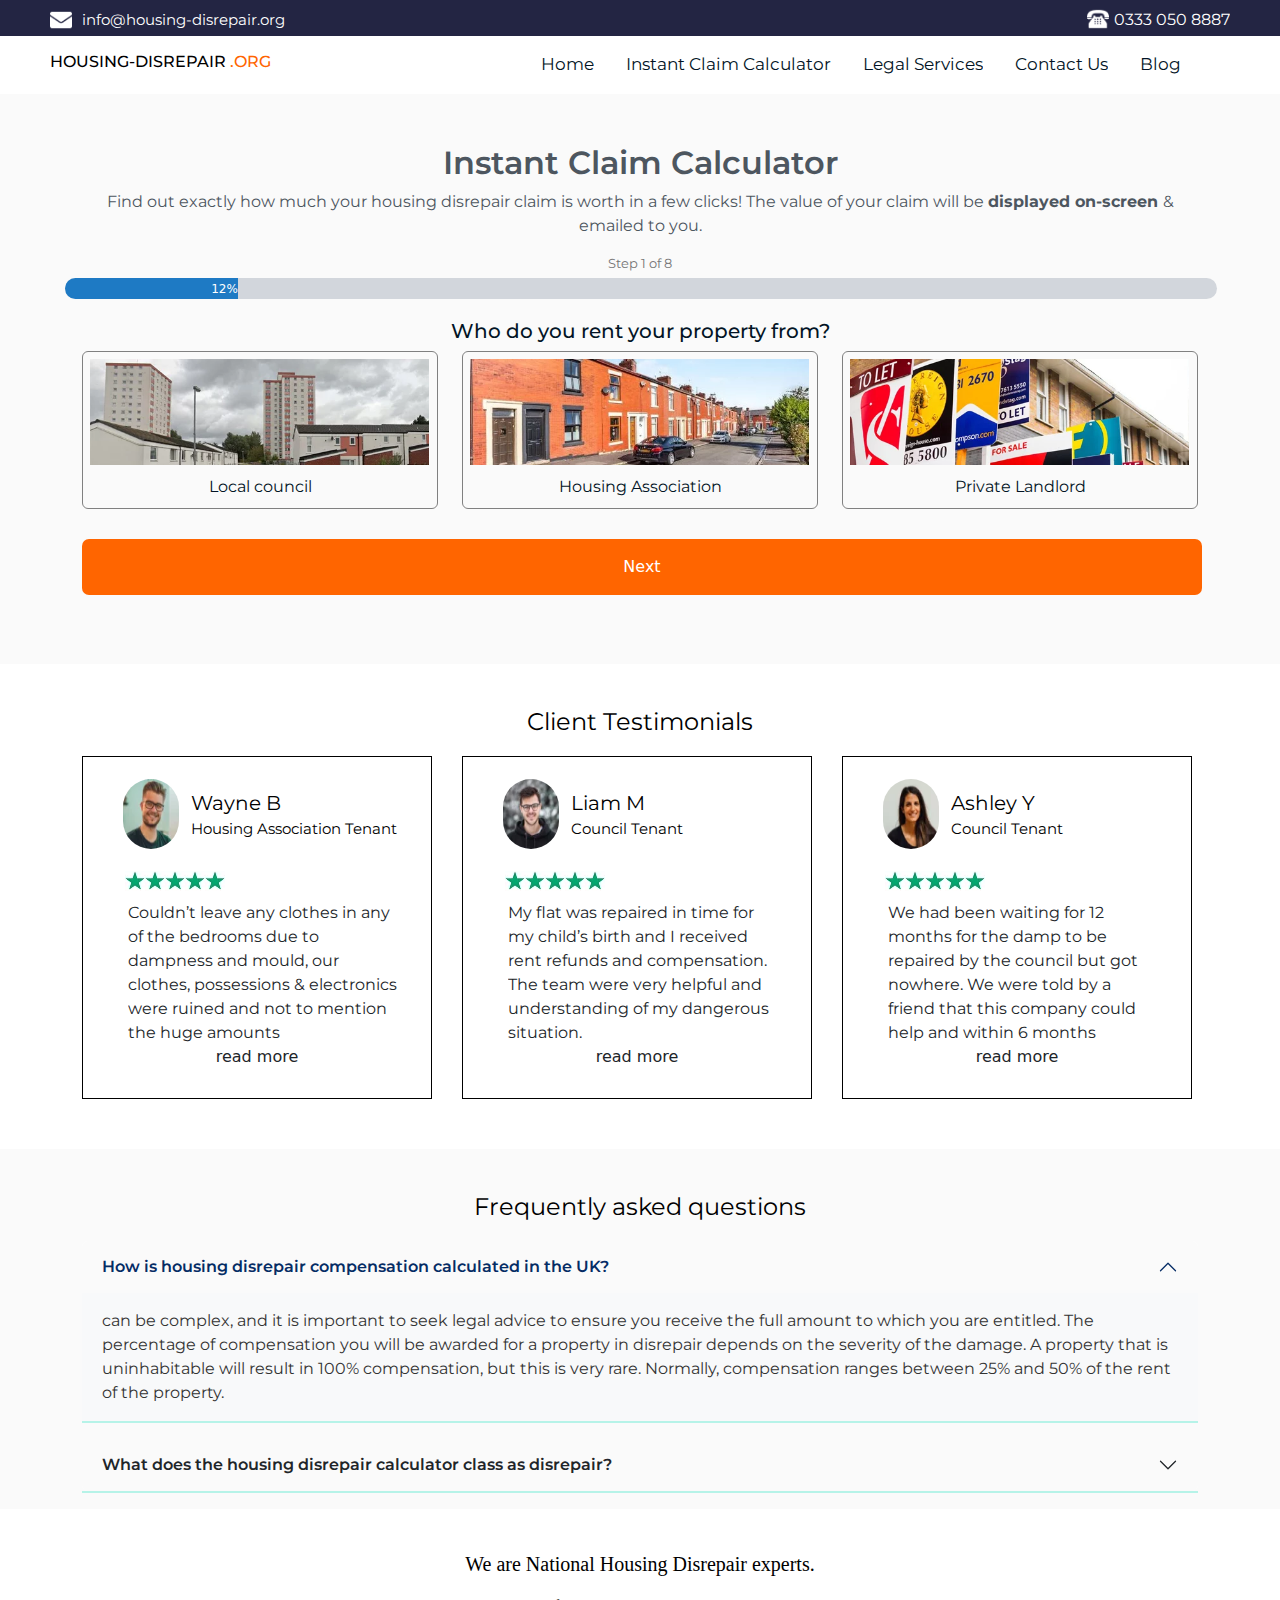
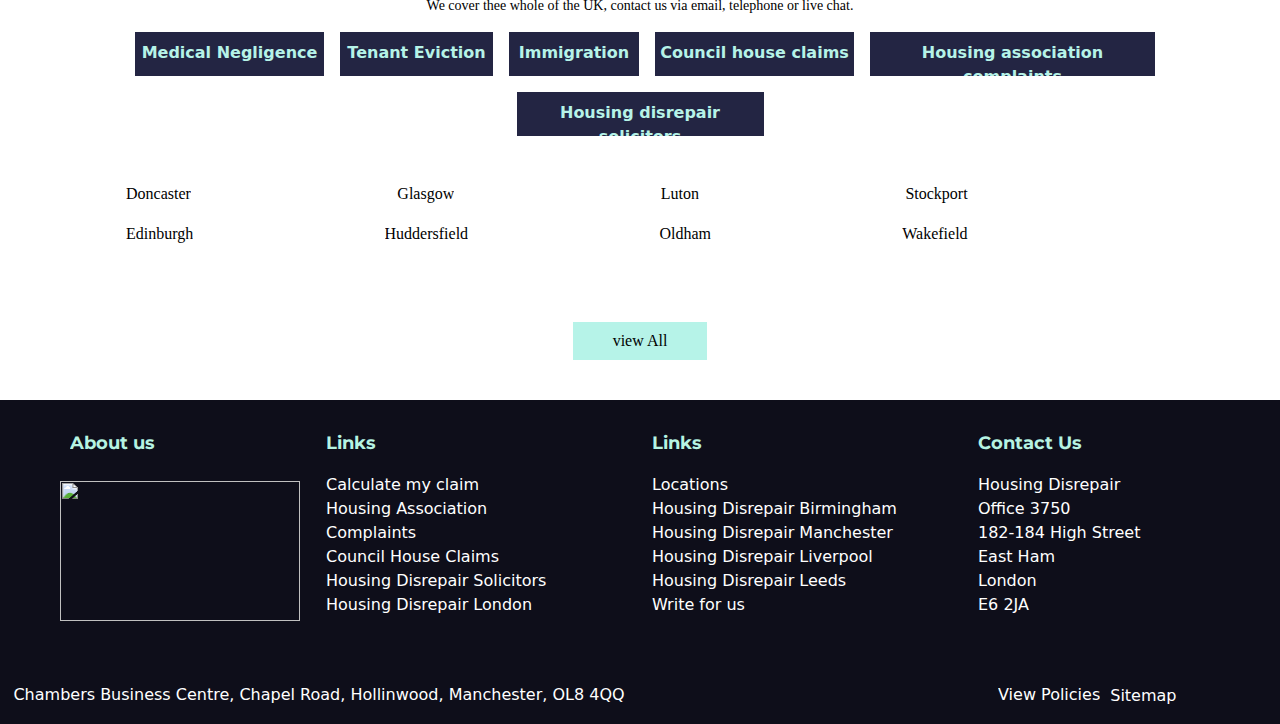
==== commit 47044859: "changes" ====
--- a/index.html
+++ b/index.html
@@ -296,7 +296,7 @@
 					<div class="row">
 						<div class="col-lg-3">
 							<p class="about">About us</p>
-							<img src="./assets/images/default1.png">
+							<a href="https://www.sra.org.uk/validation.aspx?083082065+069110103108105115104067111108111117114+068101102097117108116046112110103+104116116112115058047047104111117115105110103045100105115114101112097105114046111114103047&UGxEQk3X8u%2bL5vUHmwTYrAI7Xv5WI39dc5Vp0pGvs%2fI%3d"><img src="./assets/images/screen.png" class="screen"></a>
 						</div>
 						<div class="col-lg-3">
 							<p class="about1">Links</p>
--- a/assets/css/house.css
+++ b/assets/css/house.css
@@ -442,6 +442,12 @@
 	margin-left: 10px;
 	margin-top: 51px;
 }
-
-
-
+.screen{
+	margin-left: 60px;
+  width: 240px;
+  height: 140px;
+  margin-top: 8px;
+}
+
+
+
